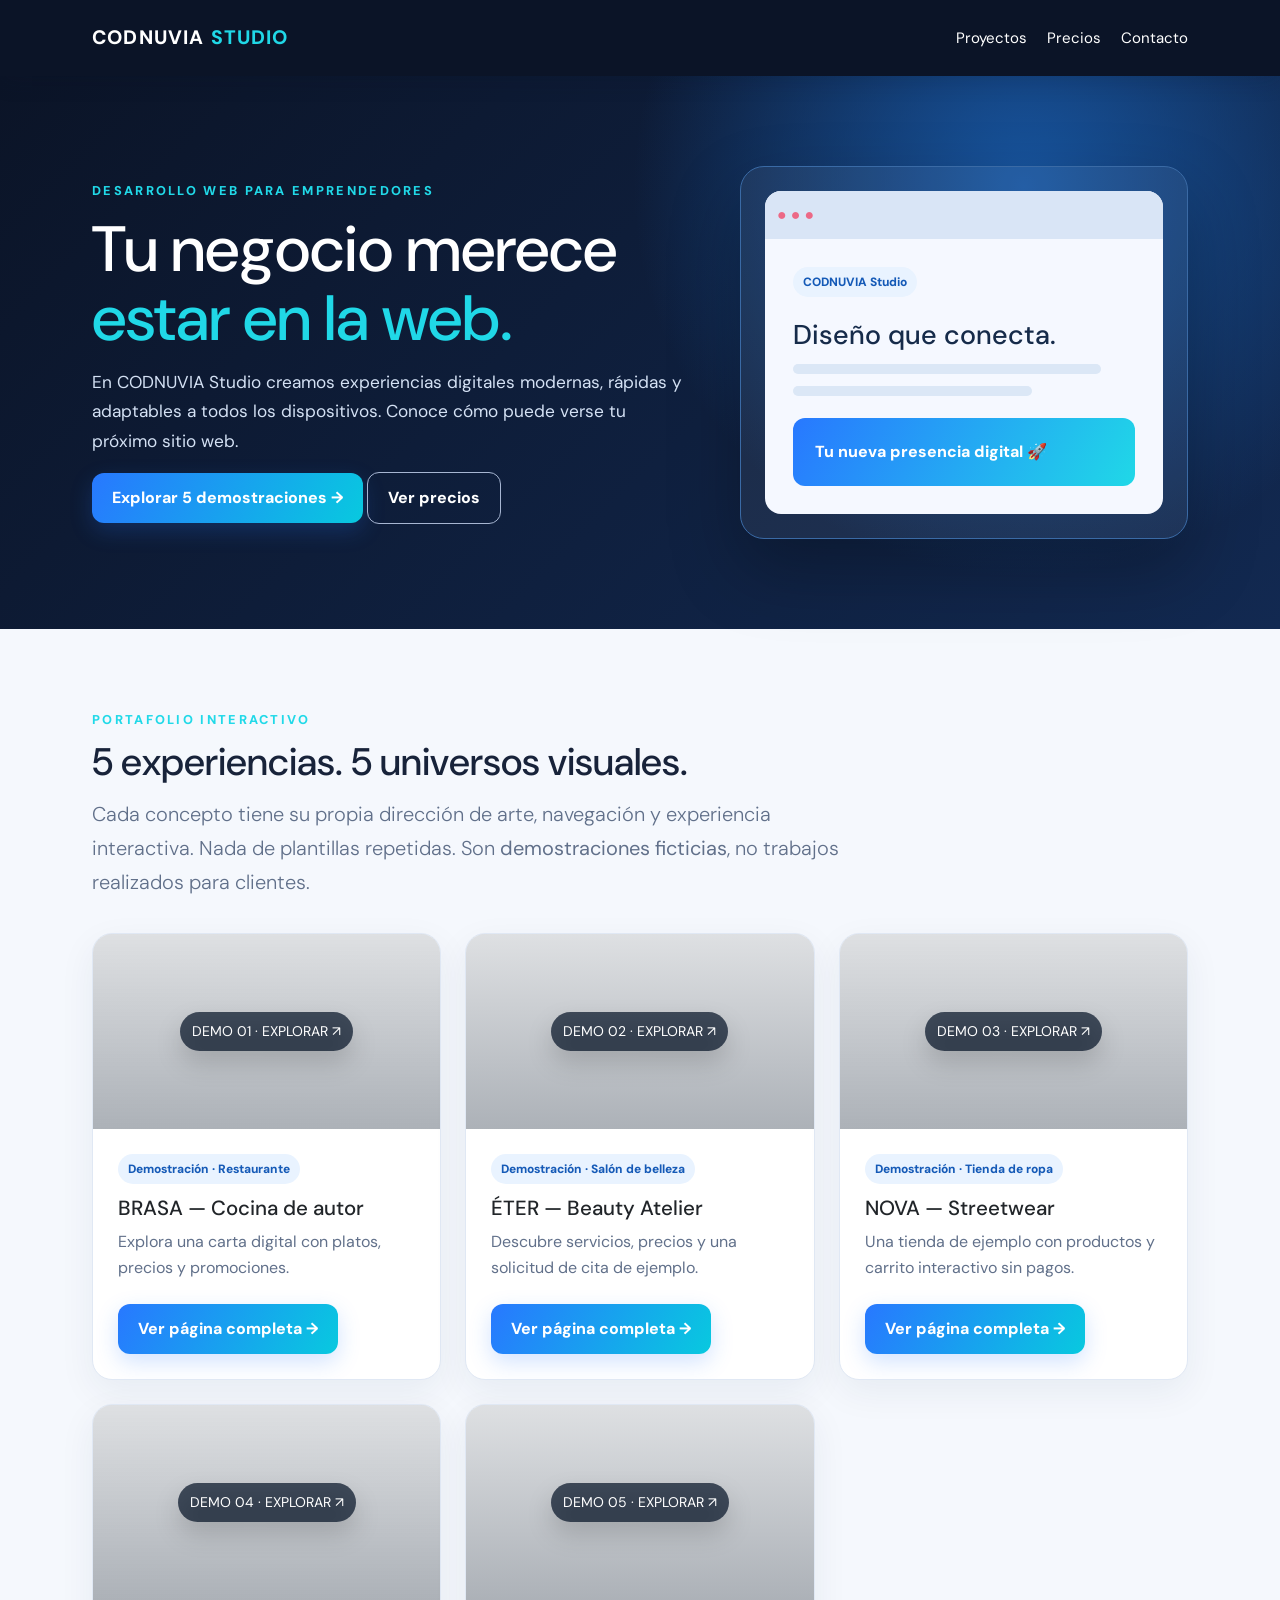
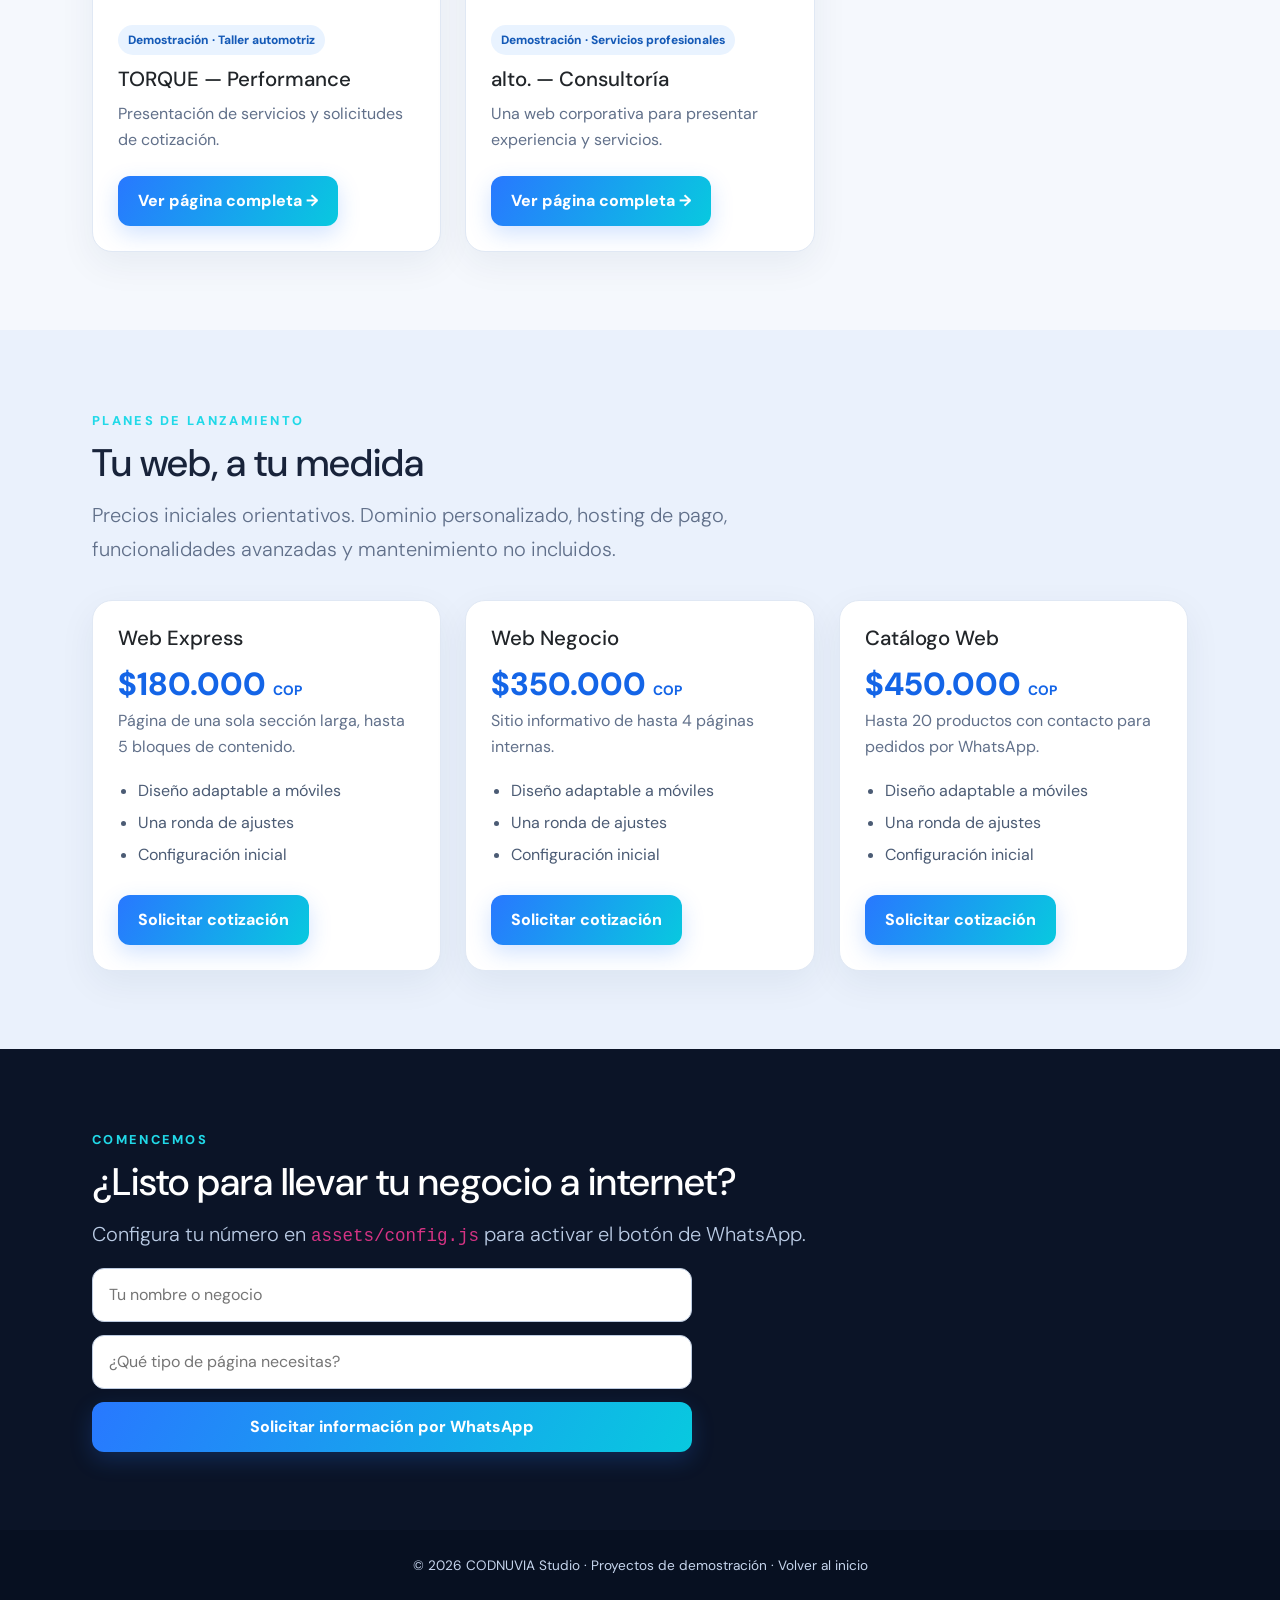
==== index.html @ d954886b "Add files via upload" ====
<!doctype html><html lang="es"><head><meta charset="utf-8"><meta name="viewport" content="width=device-width, initial-scale=1"><meta name="description" content="CODNUVIA Studio | Desarrollo web profesional"><title>CODNUVIA Studio | Desarrollo web profesional</title><link href="https://cdn.jsdelivr.net/npm/bootstrap@5.3.3/dist/css/bootstrap.min.css" rel="stylesheet"><link rel="stylesheet" href="assets/styles.css"><link rel="icon" href="assets/favicon.svg" type="image/svg+xml"></head><body><header class="nav"><div class="container nav-inner"><a class="brand" href="index.html">CODNUVIA <span>STUDIO</span></a><nav class="nav-links" aria-label="Navegación principal"><a href="#proyectos">Proyectos</a><a href="#precios">Precios</a><a href="#contacto">Contacto</a></nav></div></header><main><section class="hero" id="inicio"><div class="container hero-grid"><div><div class="eyebrow">Desarrollo web para emprendedores</div><h1>Tu negocio merece <span style="color:#20d8e7">estar en la web.</span></h1><p>En CODNUVIA Studio creamos experiencias digitales modernas, rápidas y adaptables a todos los dispositivos. Conoce cómo puede verse tu próximo sitio web.</p><a class="btn" href="#proyectos">Explorar 5 demostraciones →</a> <a class="btn outline" href="#precios">Ver precios</a></div><div class="hero-art"><div class="window"><div class="dots">● ● ●</div><div class="window-content"><span class="tag">CODNUVIA Studio</span><h3>Diseño que conecta.</h3><div class="line" style="width:90%"></div><div class="line" style="width:70%"></div><div style="padding:22px;background:linear-gradient(120deg,#2878ff,#20d8e7);border-radius:12px;margin-top:22px;color:white;font-weight:800">Tu nueva presencia digital 🚀</div></div></div></div></div></section><section class="section" id="proyectos"><div class="container"><span class="eyebrow">Portafolio interactivo</span><h2>5 experiencias. 5 universos visuales.</h2><p class="lead">Cada concepto tiene su propia dirección de arte, navegación y experiencia interactiva. Nada de plantillas repetidas. Son <strong>demostraciones ficticias</strong>, no trabajos realizados para clientes.</p><div class="grid"><article class="card"><div class="thumb" style="background:linear-gradient(0deg,#07162955,#07162922),url('https://images.unsplash.com/photo-1547592180-85f173990554?w=700&q=80') center/cover"><span style="font-size:14px;background:#071629b8;color:#fff;padding:9px 12px;border-radius:40px">DEMO 01 · EXPLORAR ↗</span></div><div class="card-content"><span class="tag">Demostración · Restaurante</span><h3>BRASA — Cocina de autor</h3><p>Explora una carta digital con platos, precios y promociones.</p><a class="btn" href="restaurante/index.html">Ver página completa →</a></div></article><article class="card"><div class="thumb" style="background:linear-gradient(0deg,#07162955,#07162922),url('https://images.unsplash.com/photo-1524504388940-b1c1722653e1?w=700&q=80') center/cover"><span style="font-size:14px;background:#071629b8;color:#fff;padding:9px 12px;border-radius:40px">DEMO 02 · EXPLORAR ↗</span></div><div class="card-content"><span class="tag">Demostración · Salón de belleza</span><h3>ÉTER — Beauty Atelier</h3><p>Descubre servicios, precios y una solicitud de cita de ejemplo.</p><a class="btn" href="belleza/index.html">Ver página completa →</a></div></article><article class="card"><div class="thumb" style="background:linear-gradient(0deg,#07162955,#07162922),url('https://images.unsplash.com/photo-1483985988355-763728e1935b?w=700&q=80') center/cover"><span style="font-size:14px;background:#071629b8;color:#fff;padding:9px 12px;border-radius:40px">DEMO 03 · EXPLORAR ↗</span></div><div class="card-content"><span class="tag">Demostración · Tienda de ropa</span><h3>NOVA — Streetwear</h3><p>Una tienda de ejemplo con productos y carrito interactivo sin pagos.</p><a class="btn" href="tienda/index.html">Ver página completa →</a></div></article><article class="card"><div class="thumb" style="background:linear-gradient(0deg,#07162955,#07162922),url('https://images.unsplash.com/photo-1503376780353-7e6692767b70?w=700&q=80') center/cover"><span style="font-size:14px;background:#071629b8;color:#fff;padding:9px 12px;border-radius:40px">DEMO 04 · EXPLORAR ↗</span></div><div class="card-content"><span class="tag">Demostración · Taller automotriz</span><h3>TORQUE — Performance</h3><p>Presentación de servicios y solicitudes de cotización.</p><a class="btn" href="automotriz/index.html">Ver página completa →</a></div></article><article class="card"><div class="thumb" style="background:linear-gradient(0deg,#07162955,#07162922),url('https://images.unsplash.com/photo-1497366811353-6870744d04b2?w=700&q=80') center/cover"><span style="font-size:14px;background:#071629b8;color:#fff;padding:9px 12px;border-radius:40px">DEMO 05 · EXPLORAR ↗</span></div><div class="card-content"><span class="tag">Demostración · Servicios profesionales</span><h3>alto. — Consultoría</h3><p>Una web corporativa para presentar experiencia y servicios.</p><a class="btn" href="profesional/index.html">Ver página completa →</a></div></article></div></div></section><section class="section" id="precios" style="background:#eaf1fc"><div class="container"><span class="eyebrow">Planes de lanzamiento</span><h2>Tu web, a tu medida</h2><p class="lead">Precios iniciales orientativos. Dominio personalizado, hosting de pago, funcionalidades avanzadas y mantenimiento no incluidos.</p><div class="grid"><article class="card"><div class="card-content"><h3>Web Express</h3><div class="price">$180.000 <small style="font-size:.85rem">COP</small></div><p>Página de una sola sección larga, hasta 5 bloques de contenido.</p><ul class="features"><li>Diseño adaptable a móviles</li><li>Una ronda de ajustes</li><li>Configuración inicial</li></ul><a class="btn" href="#contacto">Solicitar cotización</a></div></article><article class="card"><div class="card-content"><h3>Web Negocio</h3><div class="price">$350.000 <small style="font-size:.85rem">COP</small></div><p>Sitio informativo de hasta 4 páginas internas.</p><ul class="features"><li>Diseño adaptable a móviles</li><li>Una ronda de ajustes</li><li>Configuración inicial</li></ul><a class="btn" href="#contacto">Solicitar cotización</a></div></article><article class="card"><div class="card-content"><h3>Catálogo Web</h3><div class="price">$450.000 <small style="font-size:.85rem">COP</small></div><p>Hasta 20 productos con contacto para pedidos por WhatsApp.</p><ul class="features"><li>Diseño adaptable a móviles</li><li>Una ronda de ajustes</li><li>Configuración inicial</li></ul><a class="btn" href="#contacto">Solicitar cotización</a></div></article></div></div></section><section class="section contact" id="contacto"><div class="container"><span class="eyebrow">Comencemos</span><h2>¿Listo para llevar tu negocio a internet?</h2><p class="lead">Configura tu número en <code>assets/config.js</code> para activar el botón de WhatsApp.</p><form class="form" id="lead-form"><input id="client-name" placeholder="Tu nombre o negocio" required><input id="client-type" placeholder="¿Qué tipo de página necesitas?" required><button type="submit" class="btn">Solicitar información por WhatsApp</button></form></div></section></main><footer class="footer">© <span id="year">2026</span> CODNUVIA Studio · Proyectos de demostración · <a href="index.html">Volver al inicio</a></footer><script src="assets/config.js"></script><script src="assets/script.js"></script><script>document.getElementById("year").textContent=new Date().getFullYear()</script><script>document.getElementById('lead-form').addEventListener('submit',function(e){e.preventDefault();contactWhatsApp('Hola, soy '+document.getElementById('client-name').value+'. Quiero una web para: '+document.getElementById('client-type').value)});</script></body></html>
---- assets/styles.css ----
@import url('https://fonts.googleapis.com/css2?family=DM+Sans:wght@400;500;600;700;800&display=swap');
:root{--ink:#0b1427;--blue:#2878ff;--cyan:#20d8e7;--muted:#61708a}*{box-sizing:border-box}html{scroll-behavior:smooth}body{margin:0;font-family:'DM Sans',Arial,sans-serif;color:#18233a;background:#f5f8fd}a{text-decoration:none;color:inherit}button,input,textarea{font:inherit}button{cursor:pointer}.container{width:min(1120px,92%);margin:auto}.nav{position:sticky;top:0;z-index:20;background:#0b1427;color:white;box-shadow:0 6px 20px #0b142725}.nav-inner{min-height:76px;display:flex;justify-content:space-between;align-items:center;gap:18px;flex-wrap:wrap}.brand{font-weight:800;letter-spacing:.06em;font-size:1.22rem}.brand span{color:#20d8e7}.nav-links{display:flex;align-items:center;gap:20px;flex-wrap:wrap;font-size:.94rem}.nav-links a:hover{color:#20d8e7}.btn{display:inline-flex;align-items:center;justify-content:center;border:0;border-radius:12px;padding:13px 20px;background:linear-gradient(120deg,#2878ff,#08c9df);color:#fff;font-weight:800;box-shadow:0 8px 22px #2878ff35}.btn:hover{filter:brightness(1.08)}.btn.outline{background:transparent;border:1px solid #a7b6d2;color:inherit;box-shadow:none}.hero{padding:90px 0;background:radial-gradient(circle at 80% 20%,#1755a0 0%,transparent 35%),linear-gradient(135deg,#0b1427,#122951);color:white}.hero-grid{display:grid;grid-template-columns:1.15fr .85fr;align-items:center;gap:42px}.eyebrow{color:#21d9e8;text-transform:uppercase;font-size:.8rem;font-weight:800;letter-spacing:.18em}.hero h1{font-size:clamp(2.3rem,5vw,4.3rem);line-height:1.08;margin:15px 0}.hero p{color:#d4e1f4;line-height:1.7;font-size:1.08rem;max-width:590px}.hero-art{border:1px solid #3a6aa5;border-radius:24px;padding:24px;background:#ffffff0e;box-shadow:0 30px 70px #0004}.hero-art .window{background:#f5f8ff;color:#162b4a;border-radius:16px;overflow:hidden}.dots{background:#d9e5f6;padding:12px;color:#ec6986}.window-content{padding:28px}.window-content h3{font-size:1.7rem;margin:10px 0}.window-content .line{height:10px;background:#dbe7f6;border-radius:20px;margin:12px 0}.section{padding:78px 0}.section h2{font-size:clamp(1.8rem,3vw,2.7rem);margin:8px 0 12px}.lead{color:var(--muted);line-height:1.7;max-width:760px}.grid{display:grid;grid-template-columns:repeat(3,minmax(0,1fr));gap:24px;margin-top:34px}.card{background:white;border:1px solid #e0e8f4;border-radius:20px;overflow:hidden;box-shadow:0 12px 36px #172a4910}.card-content{padding:25px}.card h3{font-size:1.28rem;margin:0 0 9px}.card p{color:#61708a;line-height:1.6}.card .btn{margin-top:8px}.thumb{height:195px;display:flex;align-items:center;justify-content:center;position:relative;overflow:hidden}.thumb span{font-size:4.5rem;filter:drop-shadow(0 12px 12px #0003)}.tag{display:inline-block;font-size:.75rem;padding:6px 10px;border-radius:40px;background:#e9f3ff;color:#155ab7;font-weight:800;margin-bottom:12px}.price{font-size:2rem;font-weight:800;color:#1465e7}.muted{color:#61708a}.features{padding-left:20px;line-height:2;color:#4b5b74}.contact{background:#0b1427;color:white}.contact .lead{color:#bacbe4}.form{display:grid;gap:13px;max-width:600px}.form input,.form textarea{width:100%;padding:14px 16px;border:1px solid #bdcbe0;border-radius:12px;background:white;color:#15243c}.form textarea{min-height:100px}.footer{padding:26px 0;background:#071021;color:#c6d5ed;text-align:center;font-size:.85rem}.demo-hero{padding:80px 0 65px;color:white}.demo-hero h1{font-size:clamp(2.5rem,5vw,4.5rem);margin:12px 0}.demo-hero p{max-width:680px;line-height:1.7}.demo-hero .btn{margin-top:15px}.demo-header{background:#fff;border-bottom:1px solid #e2e8f0}.demo-header .nav-inner{min-height:65px}.demo-header .brand{color:#16243b}.demo-header .nav-links{color:#243650}.demo-card{padding:25px}.demo-card .emoji{font-size:2.8rem}.demo-card h3{margin:12px 0}.demo-card p{color:#65728a;line-height:1.6}.notice{font-size:.85rem;padding:11px 14px;background:#fff4d8;color:#66480d;border-radius:10px;display:inline-block;margin:18px 0}.floating-back{position:fixed;bottom:22px;right:22px;z-index:25;background:#102544;color:white;padding:13px 18px;border-radius:30px;box-shadow:0 8px 26px #0004;font-weight:700}.floating-back:hover{background:#2878ff}.demo-contact{padding:50px 0;background:#eef3fb}.demo-contact .form{max-width:620px}.demo-footer{background:#101d32;color:#dbe7fa;padding:25px;text-align:center}.demo-footer small{opacity:.8}@media(max-width:800px){.hero-grid{grid-template-columns:1fr}.grid{grid-template-columns:repeat(2,minmax(0,1fr))}.nav-inner{padding:15px 0}.hero{padding:65px 0}}@media(max-width:560px){.grid{grid-template-columns:1fr}.nav-links{gap:12px;font-size:.82rem}.section{padding:55px 0}.hero-art{display:none}.floating-back{bottom:12px;right:12px;font-size:.8rem}}
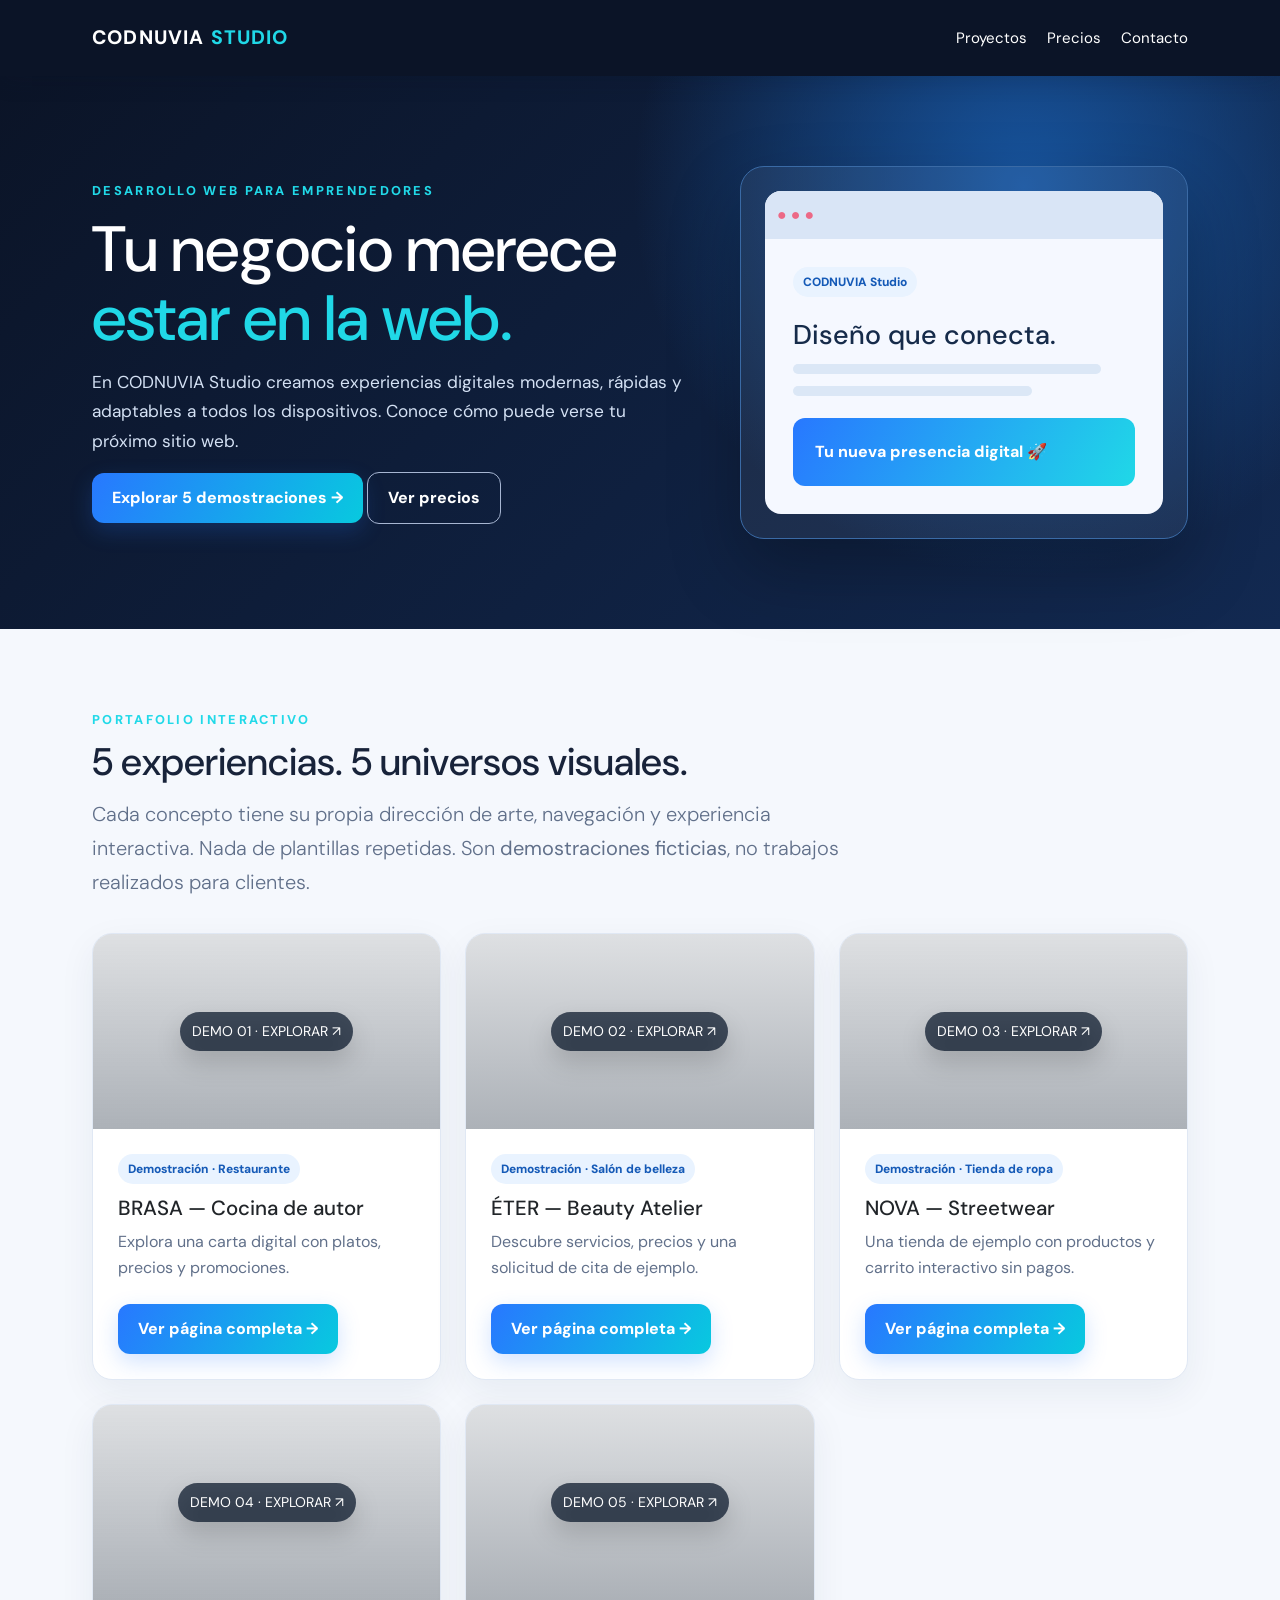
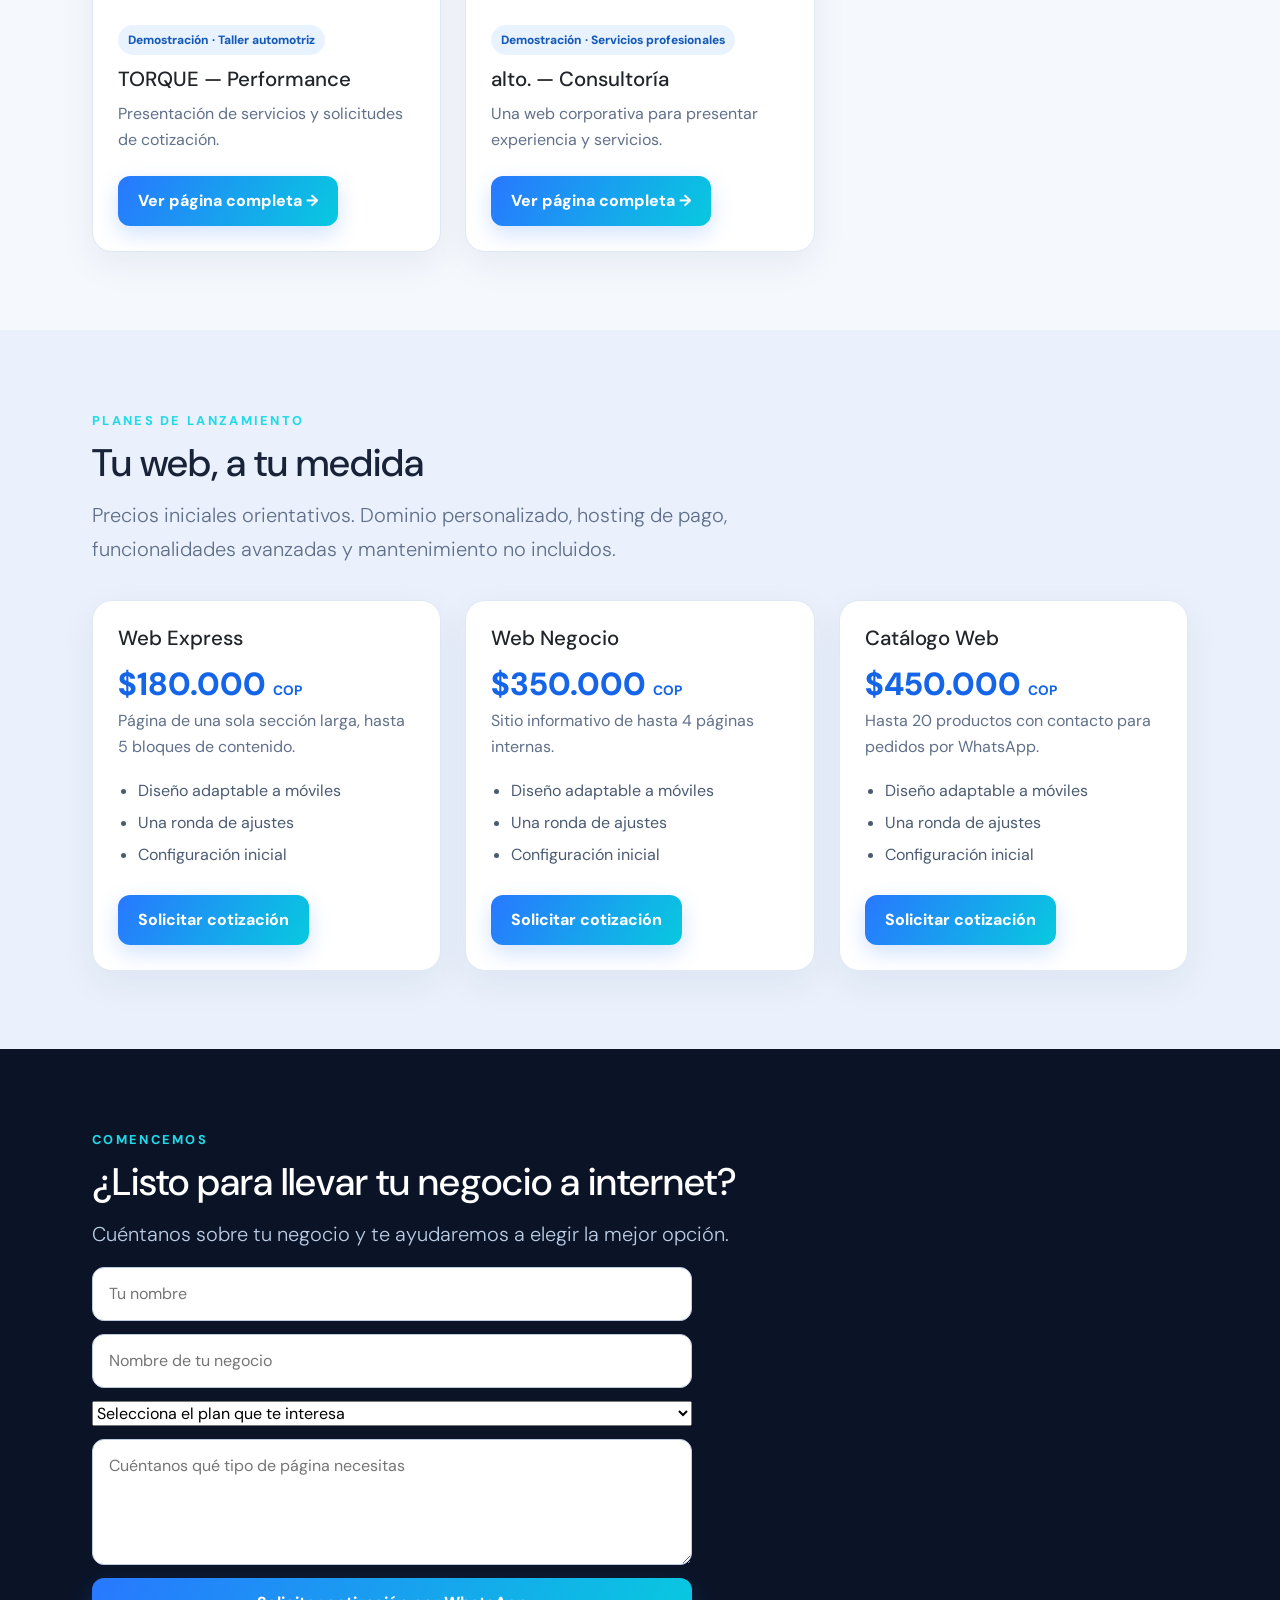
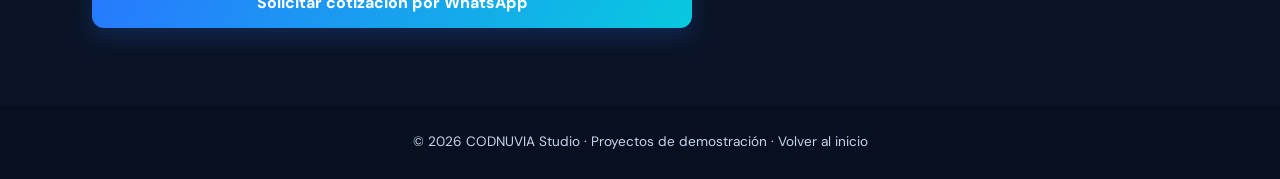
==== commit 9c949ccc: "Agregar selección de plan y datos del cliente a cotizaciones por WhatsApp" ====
--- a/index.html
+++ b/index.html
@@ -1 +1 @@
-<!doctype html><html lang="es"><head><meta charset="utf-8"><meta name="viewport" content="width=device-width, initial-scale=1"><meta name="description" content="CODNUVIA Studio | Desarrollo web profesional"><title>CODNUVIA Studio | Desarrollo web profesional</title><link href="https://cdn.jsdelivr.net/npm/bootstrap@5.3.3/dist/css/bootstrap.min.css" rel="stylesheet"><link rel="stylesheet" href="assets/styles.css"><link rel="icon" href="assets/favicon.svg" type="image/svg+xml"></head><body><header class="nav"><div class="container nav-inner"><a class="brand" href="index.html">CODNUVIA <span>STUDIO</span></a><nav class="nav-links" aria-label="Navegación principal"><a href="#proyectos">Proyectos</a><a href="#precios">Precios</a><a href="#contacto">Contacto</a></nav></div></header><main><section class="hero" id="inicio"><div class="container hero-grid"><div><div class="eyebrow">Desarrollo web para emprendedores</div><h1>Tu negocio merece <span style="color:#20d8e7">estar en la web.</span></h1><p>En CODNUVIA Studio creamos experiencias digitales modernas, rápidas y adaptables a todos los dispositivos. Conoce cómo puede verse tu próximo sitio web.</p><a class="btn" href="#proyectos">Explorar 5 demostraciones →</a> <a class="btn outline" href="#precios">Ver precios</a></div><div class="hero-art"><div class="window"><div class="dots">● ● ●</div><div class="window-content"><span class="tag">CODNUVIA Studio</span><h3>Diseño que conecta.</h3><div class="line" style="width:90%"></div><div class="line" style="width:70%"></div><div style="padding:22px;background:linear-gradient(120deg,#2878ff,#20d8e7);border-radius:12px;margin-top:22px;color:white;font-weight:800">Tu nueva presencia digital 🚀</div></div></div></div></div></section><section class="section" id="proyectos"><div class="container"><span class="eyebrow">Portafolio interactivo</span><h2>5 experiencias. 5 universos visuales.</h2><p class="lead">Cada concepto tiene su propia dirección de arte, navegación y experiencia interactiva. Nada de plantillas repetidas. Son <strong>demostraciones ficticias</strong>, no trabajos realizados para clientes.</p><div class="grid"><article class="card"><div class="thumb" style="background:linear-gradient(0deg,#07162955,#07162922),url('https://images.unsplash.com/photo-1547592180-85f173990554?w=700&q=80') center/cover"><span style="font-size:14px;background:#071629b8;color:#fff;padding:9px 12px;border-radius:40px">DEMO 01 · EXPLORAR ↗</span></div><div class="card-content"><span class="tag">Demostración · Restaurante</span><h3>BRASA — Cocina de autor</h3><p>Explora una carta digital con platos, precios y promociones.</p><a class="btn" href="restaurante/index.html">Ver página completa →</a></div></article><article class="card"><div class="thumb" style="background:linear-gradient(0deg,#07162955,#07162922),url('https://images.unsplash.com/photo-1524504388940-b1c1722653e1?w=700&q=80') center/cover"><span style="font-size:14px;background:#071629b8;color:#fff;padding:9px 12px;border-radius:40px">DEMO 02 · EXPLORAR ↗</span></div><div class="card-content"><span class="tag">Demostración · Salón de belleza</span><h3>ÉTER — Beauty Atelier</h3><p>Descubre servicios, precios y una solicitud de cita de ejemplo.</p><a class="btn" href="belleza/index.html">Ver página completa →</a></div></article><article class="card"><div class="thumb" style="background:linear-gradient(0deg,#07162955,#07162922),url('https://images.unsplash.com/photo-1483985988355-763728e1935b?w=700&q=80') center/cover"><span style="font-size:14px;background:#071629b8;color:#fff;padding:9px 12px;border-radius:40px">DEMO 03 · EXPLORAR ↗</span></div><div class="card-content"><span class="tag">Demostración · Tienda de ropa</span><h3>NOVA — Streetwear</h3><p>Una tienda de ejemplo con productos y carrito interactivo sin pagos.</p><a class="btn" href="tienda/index.html">Ver página completa →</a></div></article><article class="card"><div class="thumb" style="background:linear-gradient(0deg,#07162955,#07162922),url('https://images.unsplash.com/photo-1503376780353-7e6692767b70?w=700&q=80') center/cover"><span style="font-size:14px;background:#071629b8;color:#fff;padding:9px 12px;border-radius:40px">DEMO 04 · EXPLORAR ↗</span></div><div class="card-content"><span class="tag">Demostración · Taller automotriz</span><h3>TORQUE — Performance</h3><p>Presentación de servicios y solicitudes de cotización.</p><a class="btn" href="automotriz/index.html">Ver página completa →</a></div></article><article class="card"><div class="thumb" style="background:linear-gradient(0deg,#07162955,#07162922),url('https://images.unsplash.com/photo-1497366811353-6870744d04b2?w=700&q=80') center/cover"><span style="font-size:14px;background:#071629b8;color:#fff;padding:9px 12px;border-radius:40px">DEMO 05 · EXPLORAR ↗</span></div><div class="card-content"><span class="tag">Demostración · Servicios profesionales</span><h3>alto. — Consultoría</h3><p>Una web corporativa para presentar experiencia y servicios.</p><a class="btn" href="profesional/index.html">Ver página completa →</a></div></article></div></div></section><section class="section" id="precios" style="background:#eaf1fc"><div class="container"><span class="eyebrow">Planes de lanzamiento</span><h2>Tu web, a tu medida</h2><p class="lead">Precios iniciales orientativos. Dominio personalizado, hosting de pago, funcionalidades avanzadas y mantenimiento no incluidos.</p><div class="grid"><article class="card"><div class="card-content"><h3>Web Express</h3><div class="price">$180.000 <small style="font-size:.85rem">COP</small></div><p>Página de una sola sección larga, hasta 5 bloques de contenido.</p><ul class="features"><li>Diseño adaptable a móviles</li><li>Una ronda de ajustes</li><li>Configuración inicial</li></ul><a class="btn" href="#contacto">Solicitar cotización</a></div></article><article class="card"><div class="card-content"><h3>Web Negocio</h3><div class="price">$350.000 <small style="font-size:.85rem">COP</small></div><p>Sitio informativo de hasta 4 páginas internas.</p><ul class="features"><li>Diseño adaptable a móviles</li><li>Una ronda de ajustes</li><li>Configuración inicial</li></ul><a class="btn" href="#contacto">Solicitar cotización</a></div></article><article class="card"><div class="card-content"><h3>Catálogo Web</h3><div class="price">$450.000 <small style="font-size:.85rem">COP</small></div><p>Hasta 20 productos con contacto para pedidos por WhatsApp.</p><ul class="features"><li>Diseño adaptable a móviles</li><li>Una ronda de ajustes</li><li>Configuración inicial</li></ul><a class="btn" href="#contacto">Solicitar cotización</a></div></article></div></div></section><section class="section contact" id="contacto"><div class="container"><span class="eyebrow">Comencemos</span><h2>¿Listo para llevar tu negocio a internet?</h2><p class="lead">Configura tu número en <code>assets/config.js</code> para activar el botón de WhatsApp.</p><form class="form" id="lead-form"><input id="client-name" placeholder="Tu nombre o negocio" required><input id="client-type" placeholder="¿Qué tipo de página necesitas?" required><button type="submit" class="btn">Solicitar información por WhatsApp</button></form></div></section></main><footer class="footer">© <span id="year">2026</span> CODNUVIA Studio · Proyectos de demostración · <a href="index.html">Volver al inicio</a></footer><script src="assets/config.js"></script><script src="assets/script.js"></script><script>document.getElementById("year").textContent=new Date().getFullYear()</script><script>document.getElementById('lead-form').addEventListener('submit',function(e){e.preventDefault();contactWhatsApp('Hola, soy '+document.getElementById('client-name').value+'. Quiero una web para: '+document.getElementById('client-type').value)});</script></body></html>+<!doctype html><html lang="es"><head><meta charset="utf-8"><meta name="viewport" content="width=device-width, initial-scale=1"><meta name="description" content="CODNUVIA Studio | Desarrollo web profesional"><title>CODNUVIA Studio | Desarrollo web profesional</title><link href="https://cdn.jsdelivr.net/npm/bootstrap@5.3.3/dist/css/bootstrap.min.css" rel="stylesheet"><link rel="stylesheet" href="assets/styles.css"><link rel="icon" href="assets/favicon.svg" type="image/svg+xml"></head><body><header class="nav"><div class="container nav-inner"><a class="brand" href="index.html">CODNUVIA <span>STUDIO</span></a><nav class="nav-links" aria-label="Navegación principal"><a href="#proyectos">Proyectos</a><a href="#precios">Precios</a><a href="#contacto">Contacto</a></nav></div></header><main><section class="hero" id="inicio"><div class="container hero-grid"><div><div class="eyebrow">Desarrollo web para emprendedores</div><h1>Tu negocio merece <span style="color:#20d8e7">estar en la web.</span></h1><p>En CODNUVIA Studio creamos experiencias digitales modernas, rápidas y adaptables a todos los dispositivos. Conoce cómo puede verse tu próximo sitio web.</p><a class="btn" href="#proyectos">Explorar 5 demostraciones →</a> <a class="btn outline" href="#precios">Ver precios</a></div><div class="hero-art"><div class="window"><div class="dots">● ● ●</div><div class="window-content"><span class="tag">CODNUVIA Studio</span><h3>Diseño que conecta.</h3><div class="line" style="width:90%"></div><div class="line" style="width:70%"></div><div style="padding:22px;background:linear-gradient(120deg,#2878ff,#20d8e7);border-radius:12px;margin-top:22px;color:white;font-weight:800">Tu nueva presencia digital 🚀</div></div></div></div></div></section><section class="section" id="proyectos"><div class="container"><span class="eyebrow">Portafolio interactivo</span><h2>5 experiencias. 5 universos visuales.</h2><p class="lead">Cada concepto tiene su propia dirección de arte, navegación y experiencia interactiva. Nada de plantillas repetidas. Son <strong>demostraciones ficticias</strong>, no trabajos realizados para clientes.</p><div class="grid"><article class="card"><div class="thumb" style="background:linear-gradient(0deg,#07162955,#07162922),url('https://images.unsplash.com/photo-1547592180-85f173990554?w=700&q=80') center/cover"><span style="font-size:14px;background:#071629b8;color:#fff;padding:9px 12px;border-radius:40px">DEMO 01 · EXPLORAR ↗</span></div><div class="card-content"><span class="tag">Demostración · Restaurante</span><h3>BRASA — Cocina de autor</h3><p>Explora una carta digital con platos, precios y promociones.</p><a class="btn" href="restaurante/index.html">Ver página completa →</a></div></article><article class="card"><div class="thumb" style="background:linear-gradient(0deg,#07162955,#07162922),url('https://images.unsplash.com/photo-1524504388940-b1c1722653e1?w=700&q=80') center/cover"><span style="font-size:14px;background:#071629b8;color:#fff;padding:9px 12px;border-radius:40px">DEMO 02 · EXPLORAR ↗</span></div><div class="card-content"><span class="tag">Demostración · Salón de belleza</span><h3>ÉTER — Beauty Atelier</h3><p>Descubre servicios, precios y una solicitud de cita de ejemplo.</p><a class="btn" href="belleza/index.html">Ver página completa →</a></div></article><article class="card"><div class="thumb" style="background:linear-gradient(0deg,#07162955,#07162922),url('https://images.unsplash.com/photo-1483985988355-763728e1935b?w=700&q=80') center/cover"><span style="font-size:14px;background:#071629b8;color:#fff;padding:9px 12px;border-radius:40px">DEMO 03 · EXPLORAR ↗</span></div><div class="card-content"><span class="tag">Demostración · Tienda de ropa</span><h3>NOVA — Streetwear</h3><p>Una tienda de ejemplo con productos y carrito interactivo sin pagos.</p><a class="btn" href="tienda/index.html">Ver página completa →</a></div></article><article class="card"><div class="thumb" style="background:linear-gradient(0deg,#07162955,#07162922),url('https://images.unsplash.com/photo-1503376780353-7e6692767b70?w=700&q=80') center/cover"><span style="font-size:14px;background:#071629b8;color:#fff;padding:9px 12px;border-radius:40px">DEMO 04 · EXPLORAR ↗</span></div><div class="card-content"><span class="tag">Demostración · Taller automotriz</span><h3>TORQUE — Performance</h3><p>Presentación de servicios y solicitudes de cotización.</p><a class="btn" href="automotriz/index.html">Ver página completa →</a></div></article><article class="card"><div class="thumb" style="background:linear-gradient(0deg,#07162955,#07162922),url('https://images.unsplash.com/photo-1497366811353-6870744d04b2?w=700&q=80') center/cover"><span style="font-size:14px;background:#071629b8;color:#fff;padding:9px 12px;border-radius:40px">DEMO 05 · EXPLORAR ↗</span></div><div class="card-content"><span class="tag">Demostración · Servicios profesionales</span><h3>alto. — Consultoría</h3><p>Una web corporativa para presentar experiencia y servicios.</p><a class="btn" href="profesional/index.html">Ver página completa →</a></div></article></div></div></section><section class="section" id="precios" style="background:#eaf1fc"><div class="container"><span class="eyebrow">Planes de lanzamiento</span><h2>Tu web, a tu medida</h2><p class="lead">Precios iniciales orientativos. Dominio personalizado, hosting de pago, funcionalidades avanzadas y mantenimiento no incluidos.</p><div class="grid"><article class="card"><div class="card-content"><h3>Web Express</h3><div class="price">$180.000 <small style="font-size:.85rem">COP</small></div><p>Página de una sola sección larga, hasta 5 bloques de contenido.</p><ul class="features"><li>Diseño adaptable a móviles</li><li>Una ronda de ajustes</li><li>Configuración inicial</li></ul><a class="btn" href="#contacto" data-plan="Web Express">Solicitar cotización</a></div></article><article class="card"><div class="card-content"><h3>Web Negocio</h3><div class="price">$350.000 <small style="font-size:.85rem">COP</small></div><p>Sitio informativo de hasta 4 páginas internas.</p><ul class="features"><li>Diseño adaptable a móviles</li><li>Una ronda de ajustes</li><li>Configuración inicial</li></ul><a class="btn" href="#contacto" data-plan="Web Negocio">Solicitar cotización</a></div></article><article class="card"><div class="card-content"><h3>Catálogo Web</h3><div class="price">$450.000 <small style="font-size:.85rem">COP</small></div><p>Hasta 20 productos con contacto para pedidos por WhatsApp.</p><ul class="features"><li>Diseño adaptable a móviles</li><li>Una ronda de ajustes</li><li>Configuración inicial</li></ul><a class="btn" href="#contacto" data-plan="Catálogo Web">Solicitar cotización</a></div></article></div></div></section><section class="section contact" id="contacto"><div class="container"><span class="eyebrow">Comencemos</span><h2>¿Listo para llevar tu negocio a internet?</h2><p class="lead">Cuéntanos sobre tu negocio y te ayudaremos a elegir la mejor opción.</p><form class="form" id="lead-form"><input id="client-name" placeholder="Tu nombre" aria-label="Tu nombre" required><input id="client-business" placeholder="Nombre de tu negocio" aria-label="Nombre de tu negocio" required><select id="client-plan" aria-label="Plan de interés" required><option value="">Selecciona el plan que te interesa</option><option value="Web Express">Web Express — $180.000 COP</option><option value="Web Negocio">Web Negocio — $350.000 COP</option><option value="Catálogo Web">Catálogo Web — $450.000 COP</option><option value="Por definir">Necesito asesoría para elegir</option></select><textarea id="client-type" placeholder="Cuéntanos qué tipo de página necesitas" aria-label="Descripción del proyecto" rows="4" required></textarea><button type="submit" class="btn">Solicitar cotización por WhatsApp</button></form></div></section></main><footer class="footer">© <span id="year">2026</span> CODNUVIA Studio · Proyectos de demostración · <a href="index.html">Volver al inicio</a></footer><script src="assets/config.js"></script><script src="assets/script.js"></script><script>document.getElementById("year").textContent=new Date().getFullYear()</script><script>(function(){const prices={'Web Express':'$180.000 COP','Web Negocio':'$350.000 COP','Catálogo Web':'$450.000 COP'};const plan=document.getElementById('client-plan');document.querySelectorAll('[data-plan]').forEach(function(link){link.addEventListener('click',function(){plan.value=link.dataset.plan;});});document.getElementById('lead-form').addEventListener('submit',function(e){e.preventDefault();const name=document.getElementById('client-name').value.trim();const business=document.getElementById('client-business').value.trim();const selected=plan.value;const description=document.getElementById('client-type').value.trim();if(!name||!business||!selected||!description){this.reportValidity();return;}const message=['¡Hola, CODNUVIA Studio! 👋','Quiero solicitar una cotización.','','Nombre: '+name,'Negocio: '+business,'Plan: '+selected,'Precio de referencia: '+(prices[selected]||'Por definir'),'Necesito: '+description,'','Quedo atento a más información. ¡Gracias!'].join('\n');contactWhatsApp(message);});})();</script></body></html>
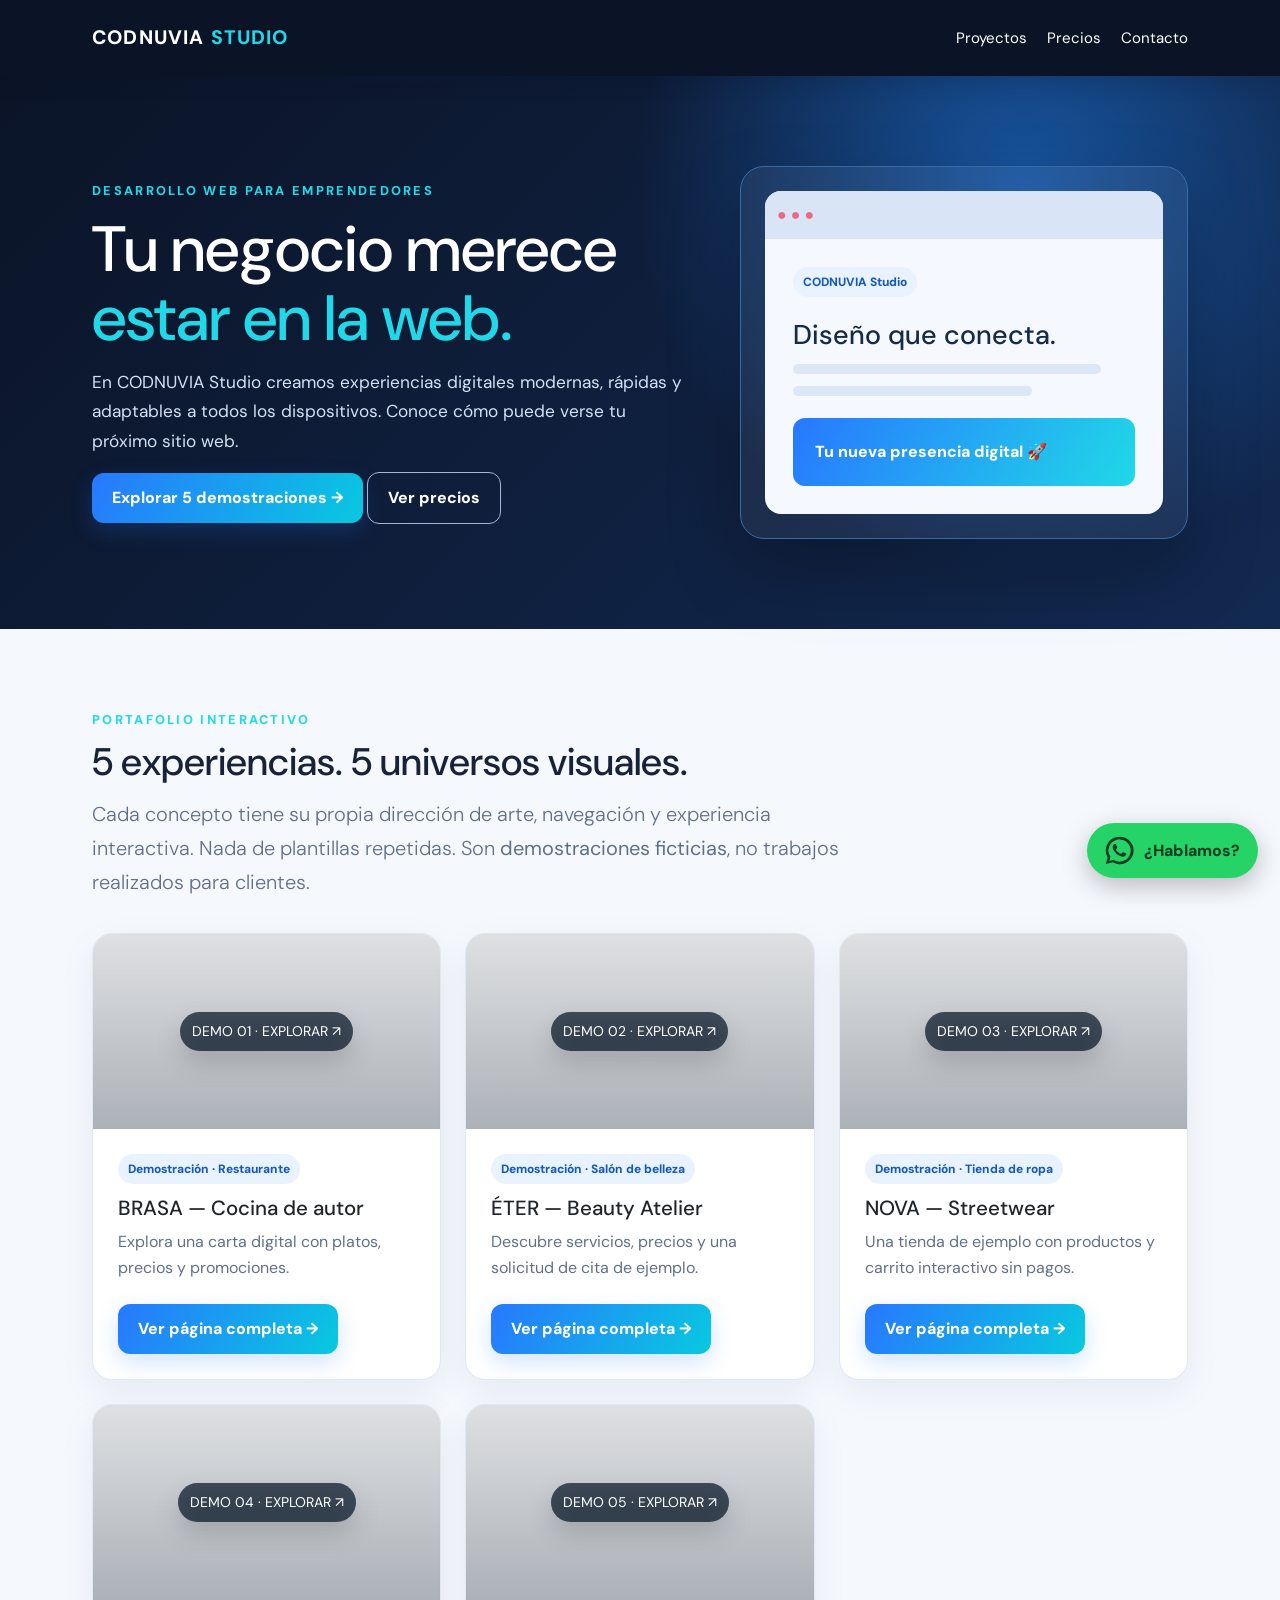
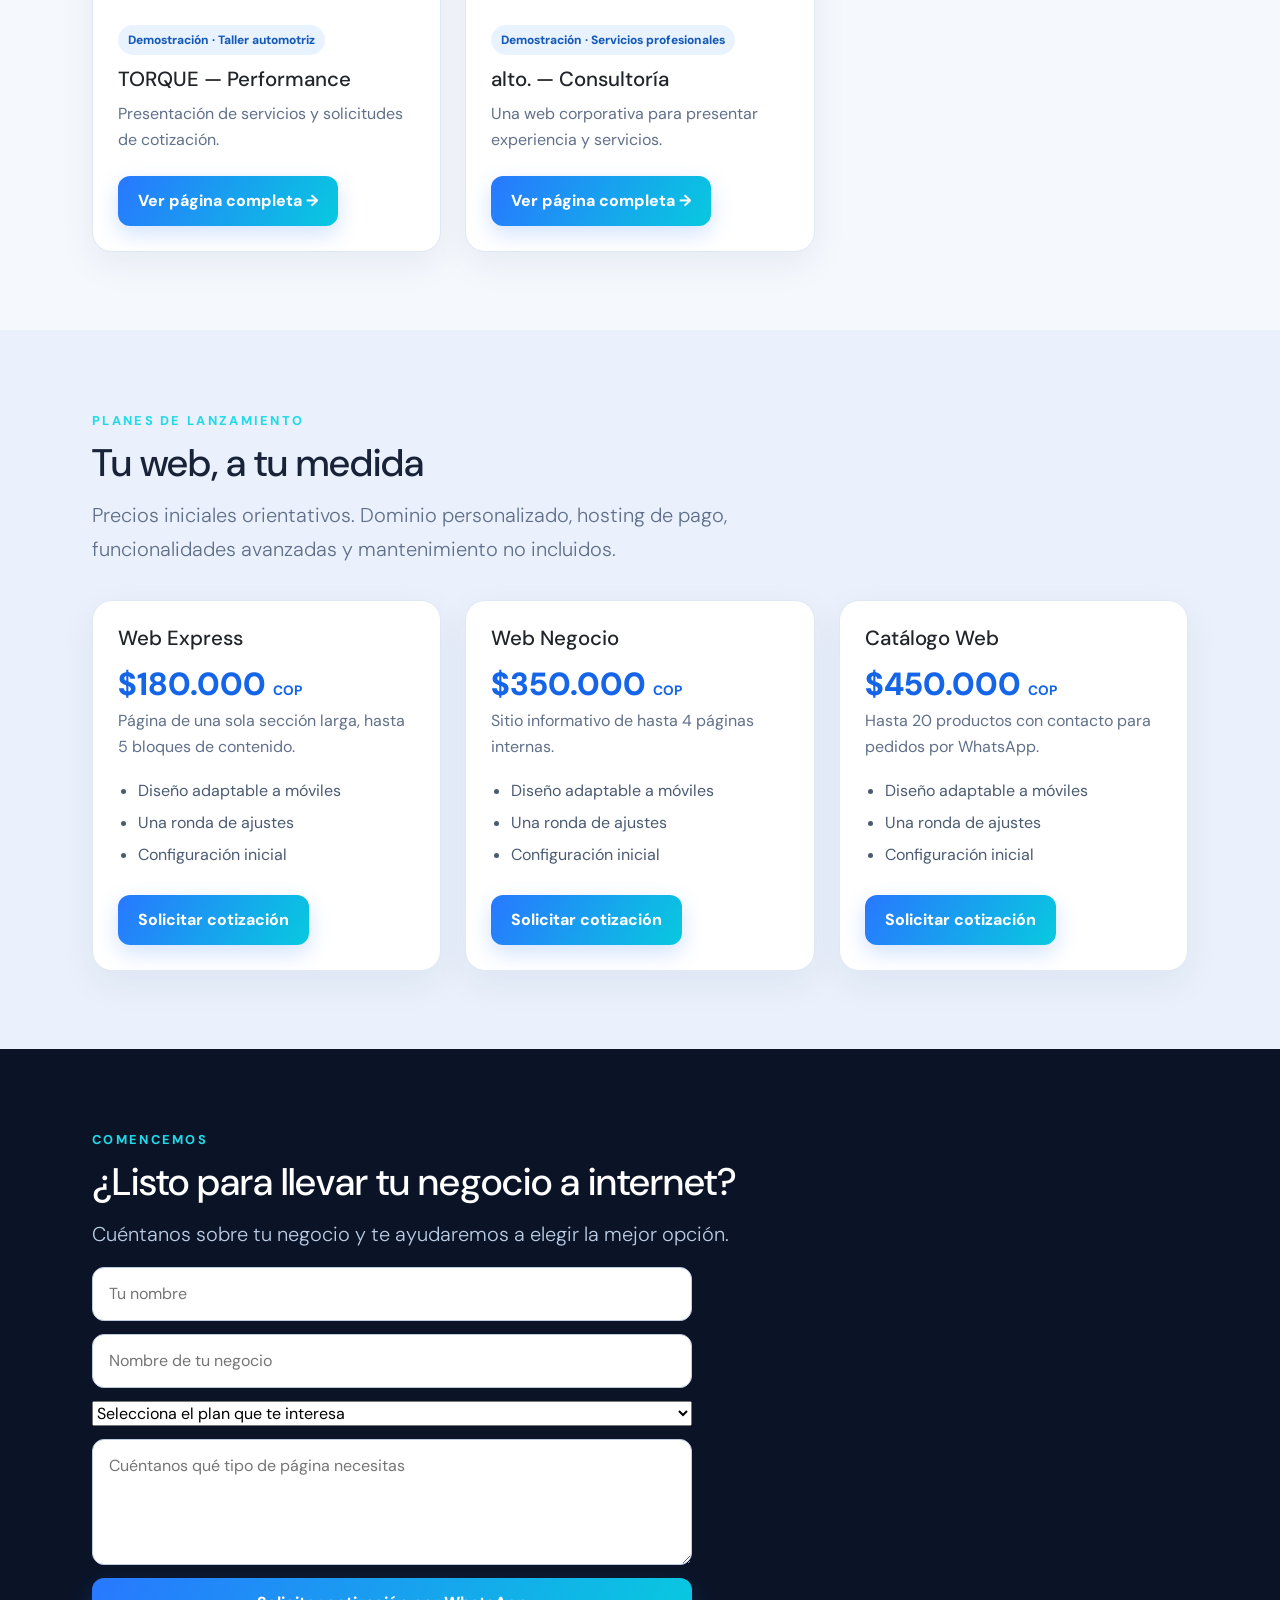
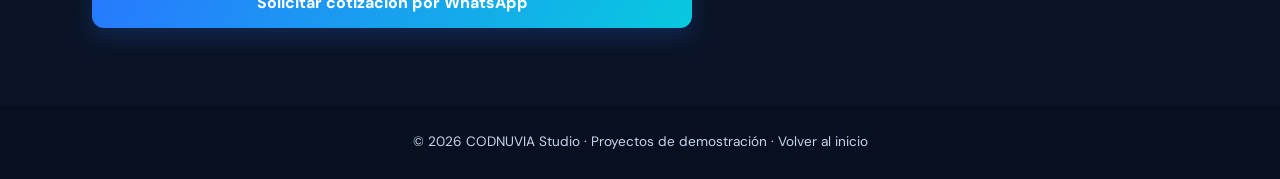
==== commit 3e6e7451: "Agregar botón flotante de WhatsApp a la página principal" ====
--- a/index.html
+++ b/index.html
@@ -1 +1 @@
-<!doctype html><html lang="es"><head><meta charset="utf-8"><meta name="viewport" content="width=device-width, initial-scale=1"><meta name="description" content="CODNUVIA Studio | Desarrollo web profesional"><title>CODNUVIA Studio | Desarrollo web profesional</title><link href="https://cdn.jsdelivr.net/npm/bootstrap@5.3.3/dist/css/bootstrap.min.css" rel="stylesheet"><link rel="stylesheet" href="assets/styles.css"><link rel="icon" href="assets/favicon.svg" type="image/svg+xml"></head><body><header class="nav"><div class="container nav-inner"><a class="brand" href="index.html">CODNUVIA <span>STUDIO</span></a><nav class="nav-links" aria-label="Navegación principal"><a href="#proyectos">Proyectos</a><a href="#precios">Precios</a><a href="#contacto">Contacto</a></nav></div></header><main><section class="hero" id="inicio"><div class="container hero-grid"><div><div class="eyebrow">Desarrollo web para emprendedores</div><h1>Tu negocio merece <span style="color:#20d8e7">estar en la web.</span></h1><p>En CODNUVIA Studio creamos experiencias digitales modernas, rápidas y adaptables a todos los dispositivos. Conoce cómo puede verse tu próximo sitio web.</p><a class="btn" href="#proyectos">Explorar 5 demostraciones →</a> <a class="btn outline" href="#precios">Ver precios</a></div><div class="hero-art"><div class="window"><div class="dots">● ● ●</div><div class="window-content"><span class="tag">CODNUVIA Studio</span><h3>Diseño que conecta.</h3><div class="line" style="width:90%"></div><div class="line" style="width:70%"></div><div style="padding:22px;background:linear-gradient(120deg,#2878ff,#20d8e7);border-radius:12px;margin-top:22px;color:white;font-weight:800">Tu nueva presencia digital 🚀</div></div></div></div></div></section><section class="section" id="proyectos"><div class="container"><span class="eyebrow">Portafolio interactivo</span><h2>5 experiencias. 5 universos visuales.</h2><p class="lead">Cada concepto tiene su propia dirección de arte, navegación y experiencia interactiva. Nada de plantillas repetidas. Son <strong>demostraciones ficticias</strong>, no trabajos realizados para clientes.</p><div class="grid"><article class="card"><div class="thumb" style="background:linear-gradient(0deg,#07162955,#07162922),url('https://images.unsplash.com/photo-1547592180-85f173990554?w=700&q=80') center/cover"><span style="font-size:14px;background:#071629b8;color:#fff;padding:9px 12px;border-radius:40px">DEMO 01 · EXPLORAR ↗</span></div><div class="card-content"><span class="tag">Demostración · Restaurante</span><h3>BRASA — Cocina de autor</h3><p>Explora una carta digital con platos, precios y promociones.</p><a class="btn" href="restaurante/index.html">Ver página completa →</a></div></article><article class="card"><div class="thumb" style="background:linear-gradient(0deg,#07162955,#07162922),url('https://images.unsplash.com/photo-1524504388940-b1c1722653e1?w=700&q=80') center/cover"><span style="font-size:14px;background:#071629b8;color:#fff;padding:9px 12px;border-radius:40px">DEMO 02 · EXPLORAR ↗</span></div><div class="card-content"><span class="tag">Demostración · Salón de belleza</span><h3>ÉTER — Beauty Atelier</h3><p>Descubre servicios, precios y una solicitud de cita de ejemplo.</p><a class="btn" href="belleza/index.html">Ver página completa →</a></div></article><article class="card"><div class="thumb" style="background:linear-gradient(0deg,#07162955,#07162922),url('https://images.unsplash.com/photo-1483985988355-763728e1935b?w=700&q=80') center/cover"><span style="font-size:14px;background:#071629b8;color:#fff;padding:9px 12px;border-radius:40px">DEMO 03 · EXPLORAR ↗</span></div><div class="card-content"><span class="tag">Demostración · Tienda de ropa</span><h3>NOVA — Streetwear</h3><p>Una tienda de ejemplo con productos y carrito interactivo sin pagos.</p><a class="btn" href="tienda/index.html">Ver página completa →</a></div></article><article class="card"><div class="thumb" style="background:linear-gradient(0deg,#07162955,#07162922),url('https://images.unsplash.com/photo-1503376780353-7e6692767b70?w=700&q=80') center/cover"><span style="font-size:14px;background:#071629b8;color:#fff;padding:9px 12px;border-radius:40px">DEMO 04 · EXPLORAR ↗</span></div><div class="card-content"><span class="tag">Demostración · Taller automotriz</span><h3>TORQUE — Performance</h3><p>Presentación de servicios y solicitudes de cotización.</p><a class="btn" href="automotriz/index.html">Ver página completa →</a></div></article><article class="card"><div class="thumb" style="background:linear-gradient(0deg,#07162955,#07162922),url('https://images.unsplash.com/photo-1497366811353-6870744d04b2?w=700&q=80') center/cover"><span style="font-size:14px;background:#071629b8;color:#fff;padding:9px 12px;border-radius:40px">DEMO 05 · EXPLORAR ↗</span></div><div class="card-content"><span class="tag">Demostración · Servicios profesionales</span><h3>alto. — Consultoría</h3><p>Una web corporativa para presentar experiencia y servicios.</p><a class="btn" href="profesional/index.html">Ver página completa →</a></div></article></div></div></section><section class="section" id="precios" style="background:#eaf1fc"><div class="container"><span class="eyebrow">Planes de lanzamiento</span><h2>Tu web, a tu medida</h2><p class="lead">Precios iniciales orientativos. Dominio personalizado, hosting de pago, funcionalidades avanzadas y mantenimiento no incluidos.</p><div class="grid"><article class="card"><div class="card-content"><h3>Web Express</h3><div class="price">$180.000 <small style="font-size:.85rem">COP</small></div><p>Página de una sola sección larga, hasta 5 bloques de contenido.</p><ul class="features"><li>Diseño adaptable a móviles</li><li>Una ronda de ajustes</li><li>Configuración inicial</li></ul><a class="btn" href="#contacto" data-plan="Web Express">Solicitar cotización</a></div></article><article class="card"><div class="card-content"><h3>Web Negocio</h3><div class="price">$350.000 <small style="font-size:.85rem">COP</small></div><p>Sitio informativo de hasta 4 páginas internas.</p><ul class="features"><li>Diseño adaptable a móviles</li><li>Una ronda de ajustes</li><li>Configuración inicial</li></ul><a class="btn" href="#contacto" data-plan="Web Negocio">Solicitar cotización</a></div></article><article class="card"><div class="card-content"><h3>Catálogo Web</h3><div class="price">$450.000 <small style="font-size:.85rem">COP</small></div><p>Hasta 20 productos con contacto para pedidos por WhatsApp.</p><ul class="features"><li>Diseño adaptable a móviles</li><li>Una ronda de ajustes</li><li>Configuración inicial</li></ul><a class="btn" href="#contacto" data-plan="Catálogo Web">Solicitar cotización</a></div></article></div></div></section><section class="section contact" id="contacto"><div class="container"><span class="eyebrow">Comencemos</span><h2>¿Listo para llevar tu negocio a internet?</h2><p class="lead">Cuéntanos sobre tu negocio y te ayudaremos a elegir la mejor opción.</p><form class="form" id="lead-form"><input id="client-name" placeholder="Tu nombre" aria-label="Tu nombre" required><input id="client-business" placeholder="Nombre de tu negocio" aria-label="Nombre de tu negocio" required><select id="client-plan" aria-label="Plan de interés" required><option value="">Selecciona el plan que te interesa</option><option value="Web Express">Web Express — $180.000 COP</option><option value="Web Negocio">Web Negocio — $350.000 COP</option><option value="Catálogo Web">Catálogo Web — $450.000 COP</option><option value="Por definir">Necesito asesoría para elegir</option></select><textarea id="client-type" placeholder="Cuéntanos qué tipo de página necesitas" aria-label="Descripción del proyecto" rows="4" required></textarea><button type="submit" class="btn">Solicitar cotización por WhatsApp</button></form></div></section></main><footer class="footer">© <span id="year">2026</span> CODNUVIA Studio · Proyectos de demostración · <a href="index.html">Volver al inicio</a></footer><script src="assets/config.js"></script><script src="assets/script.js"></script><script>document.getElementById("year").textContent=new Date().getFullYear()</script><script>(function(){const prices={'Web Express':'$180.000 COP','Web Negocio':'$350.000 COP','Catálogo Web':'$450.000 COP'};const plan=document.getElementById('client-plan');document.querySelectorAll('[data-plan]').forEach(function(link){link.addEventListener('click',function(){plan.value=link.dataset.plan;});});document.getElementById('lead-form').addEventListener('submit',function(e){e.preventDefault();const name=document.getElementById('client-name').value.trim();const business=document.getElementById('client-business').value.trim();const selected=plan.value;const description=document.getElementById('client-type').value.trim();if(!name||!business||!selected||!description){this.reportValidity();return;}const message=['¡Hola, CODNUVIA Studio! 👋','Quiero solicitar una cotización.','','Nombre: '+name,'Negocio: '+business,'Plan: '+selected,'Precio de referencia: '+(prices[selected]||'Por definir'),'Necesito: '+description,'','Quedo atento a más información. ¡Gracias!'].join('\n');contactWhatsApp(message);});})();</script></body></html>+<!doctype html><html lang="es"><head><meta charset="utf-8"><meta name="viewport" content="width=device-width, initial-scale=1"><meta name="description" content="CODNUVIA Studio | Desarrollo web profesional"><title>CODNUVIA Studio | Desarrollo web profesional</title><link href="https://cdn.jsdelivr.net/npm/bootstrap@5.3.3/dist/css/bootstrap.min.css" rel="stylesheet"><link rel="stylesheet" href="assets/styles.css"><link rel="icon" href="assets/favicon.svg" type="image/svg+xml"></head><body><header class="nav"><div class="container nav-inner"><a class="brand" href="index.html">CODNUVIA <span>STUDIO</span></a><nav class="nav-links" aria-label="Navegación principal"><a href="#proyectos">Proyectos</a><a href="#precios">Precios</a><a href="#contacto">Contacto</a></nav></div></header><main><section class="hero" id="inicio"><div class="container hero-grid"><div><div class="eyebrow">Desarrollo web para emprendedores</div><h1>Tu negocio merece <span style="color:#20d8e7">estar en la web.</span></h1><p>En CODNUVIA Studio creamos experiencias digitales modernas, rápidas y adaptables a todos los dispositivos. Conoce cómo puede verse tu próximo sitio web.</p><a class="btn" href="#proyectos">Explorar 5 demostraciones →</a> <a class="btn outline" href="#precios">Ver precios</a></div><div class="hero-art"><div class="window"><div class="dots">● ● ●</div><div class="window-content"><span class="tag">CODNUVIA Studio</span><h3>Diseño que conecta.</h3><div class="line" style="width:90%"></div><div class="line" style="width:70%"></div><div style="padding:22px;background:linear-gradient(120deg,#2878ff,#20d8e7);border-radius:12px;margin-top:22px;color:white;font-weight:800">Tu nueva presencia digital 🚀</div></div></div></div></div></section><section class="section" id="proyectos"><div class="container"><span class="eyebrow">Portafolio interactivo</span><h2>5 experiencias. 5 universos visuales.</h2><p class="lead">Cada concepto tiene su propia dirección de arte, navegación y experiencia interactiva. Nada de plantillas repetidas. Son <strong>demostraciones ficticias</strong>, no trabajos realizados para clientes.</p><div class="grid"><article class="card"><div class="thumb" style="background:linear-gradient(0deg,#07162955,#07162922),url('https://images.unsplash.com/photo-1547592180-85f173990554?w=700&q=80') center/cover"><span style="font-size:14px;background:#071629b8;color:#fff;padding:9px 12px;border-radius:40px">DEMO 01 · EXPLORAR ↗</span></div><div class="card-content"><span class="tag">Demostración · Restaurante</span><h3>BRASA — Cocina de autor</h3><p>Explora una carta digital con platos, precios y promociones.</p><a class="btn" href="restaurante/index.html">Ver página completa →</a></div></article><article class="card"><div class="thumb" style="background:linear-gradient(0deg,#07162955,#07162922),url('https://images.unsplash.com/photo-1524504388940-b1c1722653e1?w=700&q=80') center/cover"><span style="font-size:14px;background:#071629b8;color:#fff;padding:9px 12px;border-radius:40px">DEMO 02 · EXPLORAR ↗</span></div><div class="card-content"><span class="tag">Demostración · Salón de belleza</span><h3>ÉTER — Beauty Atelier</h3><p>Descubre servicios, precios y una solicitud de cita de ejemplo.</p><a class="btn" href="belleza/index.html">Ver página completa →</a></div></article><article class="card"><div class="thumb" style="background:linear-gradient(0deg,#07162955,#07162922),url('https://images.unsplash.com/photo-1483985988355-763728e1935b?w=700&q=80') center/cover"><span style="font-size:14px;background:#071629b8;color:#fff;padding:9px 12px;border-radius:40px">DEMO 03 · EXPLORAR ↗</span></div><div class="card-content"><span class="tag">Demostración · Tienda de ropa</span><h3>NOVA — Streetwear</h3><p>Una tienda de ejemplo con productos y carrito interactivo sin pagos.</p><a class="btn" href="tienda/index.html">Ver página completa →</a></div></article><article class="card"><div class="thumb" style="background:linear-gradient(0deg,#07162955,#07162922),url('https://images.unsplash.com/photo-1503376780353-7e6692767b70?w=700&q=80') center/cover"><span style="font-size:14px;background:#071629b8;color:#fff;padding:9px 12px;border-radius:40px">DEMO 04 · EXPLORAR ↗</span></div><div class="card-content"><span class="tag">Demostración · Taller automotriz</span><h3>TORQUE — Performance</h3><p>Presentación de servicios y solicitudes de cotización.</p><a class="btn" href="automotriz/index.html">Ver página completa →</a></div></article><article class="card"><div class="thumb" style="background:linear-gradient(0deg,#07162955,#07162922),url('https://images.unsplash.com/photo-1497366811353-6870744d04b2?w=700&q=80') center/cover"><span style="font-size:14px;background:#071629b8;color:#fff;padding:9px 12px;border-radius:40px">DEMO 05 · EXPLORAR ↗</span></div><div class="card-content"><span class="tag">Demostración · Servicios profesionales</span><h3>alto. — Consultoría</h3><p>Una web corporativa para presentar experiencia y servicios.</p><a class="btn" href="profesional/index.html">Ver página completa →</a></div></article></div></div></section><section class="section" id="precios" style="background:#eaf1fc"><div class="container"><span class="eyebrow">Planes de lanzamiento</span><h2>Tu web, a tu medida</h2><p class="lead">Precios iniciales orientativos. Dominio personalizado, hosting de pago, funcionalidades avanzadas y mantenimiento no incluidos.</p><div class="grid"><article class="card"><div class="card-content"><h3>Web Express</h3><div class="price">$180.000 <small style="font-size:.85rem">COP</small></div><p>Página de una sola sección larga, hasta 5 bloques de contenido.</p><ul class="features"><li>Diseño adaptable a móviles</li><li>Una ronda de ajustes</li><li>Configuración inicial</li></ul><a class="btn" href="#contacto" data-plan="Web Express">Solicitar cotización</a></div></article><article class="card"><div class="card-content"><h3>Web Negocio</h3><div class="price">$350.000 <small style="font-size:.85rem">COP</small></div><p>Sitio informativo de hasta 4 páginas internas.</p><ul class="features"><li>Diseño adaptable a móviles</li><li>Una ronda de ajustes</li><li>Configuración inicial</li></ul><a class="btn" href="#contacto" data-plan="Web Negocio">Solicitar cotización</a></div></article><article class="card"><div class="card-content"><h3>Catálogo Web</h3><div class="price">$450.000 <small style="font-size:.85rem">COP</small></div><p>Hasta 20 productos con contacto para pedidos por WhatsApp.</p><ul class="features"><li>Diseño adaptable a móviles</li><li>Una ronda de ajustes</li><li>Configuración inicial</li></ul><a class="btn" href="#contacto" data-plan="Catálogo Web">Solicitar cotización</a></div></article></div></div></section><section class="section contact" id="contacto"><div class="container"><span class="eyebrow">Comencemos</span><h2>¿Listo para llevar tu negocio a internet?</h2><p class="lead">Cuéntanos sobre tu negocio y te ayudaremos a elegir la mejor opción.</p><form class="form" id="lead-form"><input id="client-name" placeholder="Tu nombre" aria-label="Tu nombre" required><input id="client-business" placeholder="Nombre de tu negocio" aria-label="Nombre de tu negocio" required><select id="client-plan" aria-label="Plan de interés" required><option value="">Selecciona el plan que te interesa</option><option value="Web Express">Web Express — $180.000 COP</option><option value="Web Negocio">Web Negocio — $350.000 COP</option><option value="Catálogo Web">Catálogo Web — $450.000 COP</option><option value="Por definir">Necesito asesoría para elegir</option></select><textarea id="client-type" placeholder="Cuéntanos qué tipo de página necesitas" aria-label="Descripción del proyecto" rows="4" required></textarea><button type="submit" class="btn">Solicitar cotización por WhatsApp</button></form></div></section></main><footer class="footer">© <span id="year">2026</span> CODNUVIA Studio · Proyectos de demostración · <a href="index.html">Volver al inicio</a></footer><script src="assets/config.js"></script><script src="assets/script.js"></script><script>document.getElementById("year").textContent=new Date().getFullYear()</script><script>(function(){const prices={'Web Express':'$180.000 COP','Web Negocio':'$350.000 COP','Catálogo Web':'$450.000 COP'};const plan=document.getElementById('client-plan');document.querySelectorAll('[data-plan]').forEach(function(link){link.addEventListener('click',function(){plan.value=link.dataset.plan;});});document.getElementById('lead-form').addEventListener('submit',function(e){e.preventDefault();const name=document.getElementById('client-name').value.trim();const business=document.getElementById('client-business').value.trim();const selected=plan.value;const description=document.getElementById('client-type').value.trim();if(!name||!business||!selected||!description){this.reportValidity();return;}const message=['¡Hola, CODNUVIA Studio! 👋','Quiero solicitar una cotización.','','Nombre: '+name,'Negocio: '+business,'Plan: '+selected,'Precio de referencia: '+(prices[selected]||'Por definir'),'Necesito: '+description,'','Quedo atento a más información. ¡Gracias!'].join('\n');contactWhatsApp(message);});})();</script><a class="codnuvia-wa-float" href="https://wa.me/573022565677?text=Hola%2C%20CODNUVIA%20Studio.%20Quiero%20informaci%C3%B3n%20sobre%20una%20p%C3%A1gina%20web." target="_blank" rel="noopener noreferrer" aria-label="Escríbenos por WhatsApp" title="Escríbenos por WhatsApp"><svg aria-hidden="true" viewBox="0 0 32 32" width="29" height="29" fill="currentColor"><path d="M16 .8A15.1 15.1 0 0 0 3 23.6L.9 31l7.6-2A15.2 15.2 0 1 0 16 .8zm0 27.5a12.2 12.2 0 0 1-6.2-1.7l-.5-.3-4.5 1.2 1.2-4.4-.3-.5A12.3 12.3 0 1 1 16 28.3zm6.7-9.2c-.4-.2-2.2-1.1-2.6-1.2-.3-.1-.6-.2-.8.2-.2.4-1 1.2-1.2 1.4-.2.2-.4.3-.8.1-.4-.2-1.6-.6-3-1.9-1.1-1-1.9-2.2-2.1-2.6-.2-.4 0-.6.2-.8l.6-.7.4-.6c.1-.2 0-.5 0-.7l-1.2-2.9c-.3-.7-.6-.6-.8-.6h-.7c-.3 0-.7.1-1 .5-.3.4-1.3 1.3-1.3 3.1s1.3 3.5 1.5 3.8c.2.2 2.6 4 6.4 5.6.9.4 1.6.6 2.1.7.9.3 1.7.3 2.3.2.7-.1 2.2-.9 2.5-1.8.3-.9.3-1.7.2-1.8-.1-.2-.3-.3-.7-.5z"/></svg><span>¿Hablamos?</span></a><style>.codnuvia-wa-float{position:fixed;right:22px;bottom:22px;z-index:1000;display:flex;align-items:center;gap:10px;padding:13px 18px;border-radius:999px;background:#25d366;color:#073d22;text-decoration:none;font-weight:800;box-shadow:0 8px 26px rgba(0,0,0,.25);transition:transform .2s,box-shadow .2s}.codnuvia-wa-float:hover,.codnuvia-wa-float:focus-visible{transform:translateY(-3px);box-shadow:0 12px 28px rgba(0,0,0,.3);color:#073d22}.codnuvia-wa-float svg{flex-shrink:0}@media(max-width:560px){.codnuvia-wa-float{right:15px;bottom:15px;padding:13px}.codnuvia-wa-float span{display:none}}</style></body></html>
